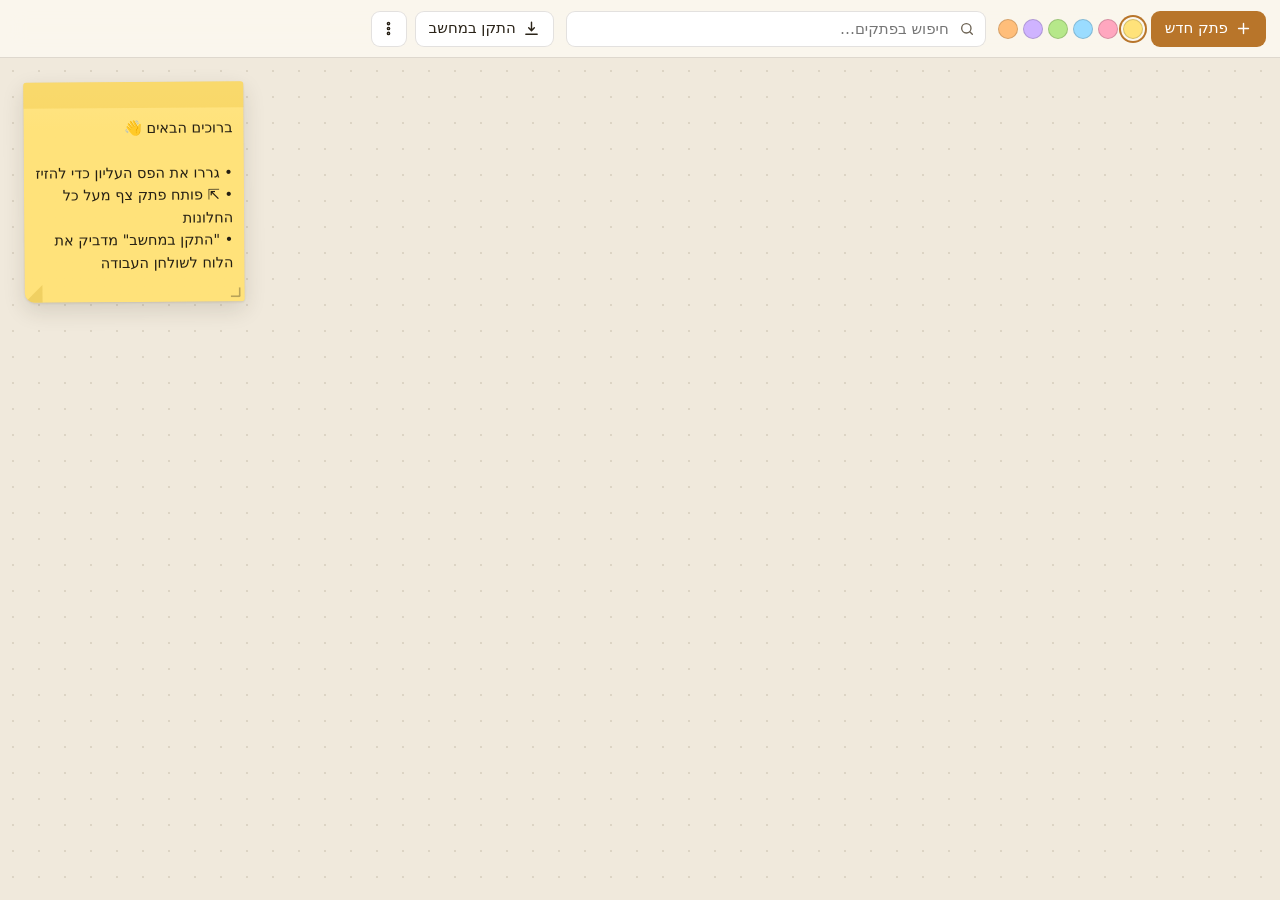
==== notes/index.html @ b716b867 "Add sticky notes app at /notes/ A dependency-free sticky-notes board served from GitHub Pages:  - Dr" ====
<!DOCTYPE html>
<html lang="he" dir="rtl">
<head>
<meta charset="utf-8">
<meta name="viewport" content="width=device-width, initial-scale=1, viewport-fit=cover">
<title>פתקים</title>
<meta name="description" content="לוח פתקים דביקים — עובד בדפדפן, מותקן על שולחן העבודה, ופתק צף מעל כל החלונות.">
<meta name="theme-color" content="#f3ede1" media="(prefers-color-scheme: light)">
<meta name="theme-color" content="#1a1713" media="(prefers-color-scheme: dark)">
<link rel="manifest" href="manifest.webmanifest">
<link rel="icon" href="icon.svg" type="image/svg+xml">
<link rel="apple-touch-icon" href="icon-192.png">
<meta name="apple-mobile-web-app-capable" content="yes">
<meta name="apple-mobile-web-app-title" content="פתקים">
<link rel="stylesheet" href="styles.css">
</head>
<body>

<header class="bar">
  <div class="bar-group">
    <button id="add" class="btn btn-primary" title="פתק חדש (N)">
      <svg viewBox="0 0 24 24" aria-hidden="true"><path d="M12 5v14M5 12h14"/></svg>
      <span>פתק חדש</span>
    </button>
    <div class="swatches" id="swatches" role="group" aria-label="צבע ברירת מחדל"></div>
  </div>

  <div class="bar-group bar-search">
    <svg class="search-icon" viewBox="0 0 24 24" aria-hidden="true"><circle cx="11" cy="11" r="7"/><path d="M20 20l-3.5-3.5"/></svg>
    <input id="search" type="search" placeholder="חיפוש בפתקים…" aria-label="חיפוש בפתקים">
  </div>

  <div class="bar-group">
    <button id="install" class="btn" title="התקנה כאפליקציה על שולחן העבודה">
      <svg viewBox="0 0 24 24" aria-hidden="true"><path d="M12 3v12M8 11l4 4 4-4M4 20h16"/></svg>
      <span>התקן במחשב</span>
    </button>
    <button id="menu-btn" class="btn btn-icon" title="עוד" aria-haspopup="true" aria-expanded="false">
      <svg viewBox="0 0 24 24" aria-hidden="true"><circle cx="12" cy="5" r="1.6"/><circle cx="12" cy="12" r="1.6"/><circle cx="12" cy="19" r="1.6"/></svg>
    </button>
    <div id="menu" class="menu" hidden>
      <button data-act="export">גיבוי לקובץ</button>
      <button data-act="import">שחזור מקובץ</button>
      <button data-act="tidy">סדר את הלוח</button>
      <button data-act="help">איך מדביקים לשולחן העבודה?</button>
      <hr>
      <button data-act="clear" class="danger">מחק הכול</button>
    </div>
  </div>
</header>

<main id="board" class="board" tabindex="-1">
  <p id="empty" class="empty">
    אין פתקים עדיין.<br>
    <button class="linklike" id="empty-add">צור את הפתק הראשון</button>
  </p>
</main>

<div id="toast" class="toast" role="status" aria-live="polite"></div>

<dialog id="help">
  <h2>איך מדביקים את הפתקים?</h2>
  <ol>
    <li><b>על שולחן העבודה</b> — לחצו על <b>התקן במחשב</b> בסרגל למעלה (או בכרום: ⋮ ← Cast, save and share ← Install page as app). נוצר קיצור דרך רגיל בשולחן העבודה ובשורת המשימות, והפתקים נפתחים בחלון משלהם בלי סרגלי דפדפן.</li>
    <li><b>פתק צף מעל הכול</b> — לחצו על <span class="ico">⇱</span> בפתק. הוא נפתח בחלון קטן שנשאר <b>מעל</b> שאר החלונות, גם כשעובדים בתוכנה אחרת. (בכרום/אדג' 116+; בשאר הדפדפנים נפתח חלון קטן רגיל.)</li>
    <li><b>בדפדפן</b> — פשוט שמרו את הכתובת במועדפים או קבעו אותה כדף הבית.</li>
  </ol>
  <p class="fine">הפתקים נשמרים מקומית במכשיר הזה בלבד ועובדים גם בלי אינטרנט. לגיבוי או להעברה למחשב אחר — תפריט ⋮ ← גיבוי לקובץ.</p>
  <form method="dialog"><button class="btn btn-primary">הבנתי</button></form>
</dialog>

<input type="file" id="file" accept="application/json,.json" hidden>

<template id="note-tpl">
  <article class="note" tabindex="0">
    <div class="note-head">
      <div class="note-tools">
        <button class="tool tool-color" title="צבע">
          <svg viewBox="0 0 24 24" aria-hidden="true"><circle cx="12" cy="12" r="7"/></svg>
        </button>
        <button class="tool tool-float" title="פתק צף מעל כל החלונות">⇱</button>
        <button class="tool tool-del" title="מחיקה">
          <svg viewBox="0 0 24 24" aria-hidden="true"><path d="M5 7h14M10 7V5h4v2M7 7l1 12h8l1-12"/></svg>
        </button>
      </div>
    </div>
    <textarea class="note-text" dir="auto" spellcheck="false" placeholder="כתבו כאן…"></textarea>
    <div class="note-palette" hidden></div>
    <div class="note-resize" title="שינוי גודל"></div>
  </article>
</template>

<script src="store.js"></script>
<script src="app.js"></script>
</body>
</html>
---- notes/styles.css ----
/* פתקים — עיצוב */

:root {
  --ink:        #2b2419;
  --ink-soft:   #6b6152;
  --surface:    #fbf7ef;
  --surface-2:  #ffffff;
  --board:      #f0e9dc;
  --board-dot:  rgba(120, 100, 70, .16);
  --line:       rgba(60, 48, 28, .14);
  --shadow:     0 1px 2px rgba(50,40,20,.10), 0 8px 22px rgba(50,40,20,.14);
  --shadow-lift:0 4px 10px rgba(50,40,20,.14), 0 22px 44px rgba(50,40,20,.22);
  --accent:     #b8752a;
  --radius:     12px;
  --bar-h:      58px;
}

@media (prefers-color-scheme: dark) {
  :root {
    --ink:       #ece4d6;
    --ink-soft:  #a2988a;
    --surface:   #221e19;
    --surface-2: #2b2620;
    --board:     #191612;
    --board-dot: rgba(255, 240, 200, .07);
    --line:      rgba(255, 240, 210, .12);
    --shadow:     0 1px 2px rgba(0,0,0,.4), 0 8px 22px rgba(0,0,0,.45);
    --shadow-lift:0 4px 10px rgba(0,0,0,.45), 0 22px 44px rgba(0,0,0,.6);
    --accent:    #e0a760;
  }
}

* { box-sizing: border-box; }

/* גובר על display:flex/inline-flex של רכיבים שמוסתרים דרך התכונה hidden */
[hidden] { display: none !important; }

html, body {
  height: 100%;
  margin: 0;
}

body {
  font: 15px/1.5 "Segoe UI", "Noto Sans Hebrew", "Rubik", system-ui, -apple-system, "Helvetica Neue", sans-serif;
  color: var(--ink);
  background: var(--board);
  overflow: hidden;
  -webkit-tap-highlight-color: transparent;
}

/* ---------- סרגל עליון ---------- */

.bar {
  position: fixed;
  inset: 0 0 auto 0;
  height: var(--bar-h);
  display: flex;
  align-items: center;
  gap: 12px;
  padding: 0 14px;
  background: color-mix(in srgb, var(--surface) 88%, transparent);
  backdrop-filter: saturate(1.4) blur(12px);
  border-bottom: 1px solid var(--line);
  z-index: 10000;
}

.bar-group { display: flex; align-items: center; gap: 8px; }
.bar-search { flex: 1; position: relative; max-width: 420px; }

.btn {
  display: inline-flex;
  align-items: center;
  gap: 7px;
  height: 36px;
  padding: 0 13px;
  border: 1px solid var(--line);
  border-radius: 9px;
  background: var(--surface-2);
  color: var(--ink);
  font: inherit;
  font-weight: 500;
  cursor: pointer;
  white-space: nowrap;
  transition: background .12s, border-color .12s, transform .06s;
}
.btn:hover  { border-color: color-mix(in srgb, var(--accent) 55%, var(--line)); }
.btn:active { transform: translateY(1px); }
.btn-primary { background: var(--accent); border-color: transparent; color: #fff; }
.btn-primary:hover { filter: brightness(1.06); }
.btn-icon { padding: 0; width: 36px; justify-content: center; }
.btn svg { width: 17px; height: 17px; fill: none; stroke: currentColor; stroke-width: 2; stroke-linecap: round; stroke-linejoin: round; }

#search {
  width: 100%;
  height: 36px;
  padding: 0 36px 0 12px;
  border: 1px solid var(--line);
  border-radius: 9px;
  background: var(--surface-2);
  color: var(--ink);
  font: inherit;
}
#search:focus { outline: 2px solid color-mix(in srgb, var(--accent) 60%, transparent); outline-offset: -1px; }
.search-icon {
  position: absolute;
  inset-inline-start: 11px;
  top: 50%;
  translate: 0 -50%;
  width: 16px; height: 16px;
  fill: none; stroke: var(--ink-soft); stroke-width: 2; stroke-linecap: round;
  pointer-events: none;
}

.swatches { display: flex; gap: 5px; }
.chip {
  width: 20px; height: 20px;
  border: 1px solid rgba(0,0,0,.16);
  border-radius: 50%;
  padding: 0;
  cursor: pointer;
  transition: transform .1s, box-shadow .1s;
}
.chip:hover { transform: scale(1.15); }
.chip.on { box-shadow: 0 0 0 2px var(--surface), 0 0 0 4px var(--accent); }

.menu {
  position: absolute;
  top: calc(var(--bar-h) - 8px);
  inset-inline-end: 12px;
  min-width: 210px;
  padding: 6px;
  background: var(--surface-2);
  border: 1px solid var(--line);
  border-radius: 11px;
  box-shadow: var(--shadow-lift);
  z-index: 10001;
}
.menu button {
  display: block;
  width: 100%;
  padding: 9px 11px;
  border: 0;
  border-radius: 7px;
  background: none;
  color: var(--ink);
  font: inherit;
  text-align: start;
  cursor: pointer;
}
.menu button:hover { background: color-mix(in srgb, var(--accent) 14%, transparent); }
.menu .danger { color: #c0392b; }
@media (prefers-color-scheme: dark) { .menu .danger { color: #ff8a75; } }
.menu hr { border: 0; border-top: 1px solid var(--line); margin: 5px 4px; }

/* ---------- הלוח ---------- */

.board {
  position: absolute;
  inset: var(--bar-h) 0 0 0;
  overflow: auto;
  direction: ltr;                 /* מיקום פיזי לפתקים, ללא תלות בכיוון הכתיבה */
  background-image: radial-gradient(var(--board-dot) 1.2px, transparent 1.2px);
  background-size: 26px 26px;
}

.empty {
  position: absolute;
  inset-inline-start: 0;
  inset-inline-end: 0;
  top: 34%;
  text-align: center;
  color: var(--ink-soft);
  direction: rtl;
}
.linklike {
  border: 0; background: none; padding: 4px;
  color: var(--accent); font: inherit; font-weight: 600;
  cursor: pointer; text-decoration: underline;
}

/* ---------- פתק ---------- */

.note {
  --bg: #ffe27a;
  --edge: #f0c94a;
  --rot: 0deg;
  position: absolute;
  direction: rtl;
  display: flex;
  flex-direction: column;
  background:
    linear-gradient(180deg, color-mix(in srgb, var(--bg) 92%, #fff) 0%, var(--bg) 22%),
    var(--bg);
  color: #241f13;
  border-radius: 3px 3px 3px 10px;   /* פיזי: הפינה המעוגלת בצד הקיפול */
  box-shadow: var(--shadow);
  rotate: var(--rot);
  transition: box-shadow .15s, opacity .15s, filter .15s;
}
.note::after {                     /* פינה מקופלת */
  content: "";
  position: absolute;
  left: 0;
  bottom: 0;
  border-width: 0 0 18px 18px;
  border-style: solid;
  border-color: transparent transparent color-mix(in srgb, var(--edge) 75%, #000 6%) transparent;
  border-bottom-left-radius: 10px;
  opacity: .55;
  pointer-events: none;
}
.note:focus-within { box-shadow: var(--shadow-lift); }
.note.dragging { box-shadow: var(--shadow-lift); rotate: 0deg; cursor: grabbing; }
.note.dim { opacity: .28; filter: saturate(.4); }
.note.hit { box-shadow: var(--shadow-lift), 0 0 0 2px var(--accent); }

.note-head {
  height: 26px;
  flex: none;
  display: flex;
  align-items: center;
  justify-content: flex-end;
  padding: 0 4px;
  cursor: grab;
  touch-action: none;
  background: color-mix(in srgb, var(--edge) 42%, transparent);
  border-radius: 3px 3px 0 0;
}
.note-head:active { cursor: grabbing; }

.note-tools { display: flex; gap: 1px; opacity: 0; transition: opacity .12s; }
.note:hover .note-tools,
.note:focus-within .note-tools { opacity: 1; }

.tool {
  width: 22px; height: 20px;
  display: inline-flex; align-items: center; justify-content: center;
  border: 0; border-radius: 5px;
  background: none; color: #3a3122;
  font-size: 13px; line-height: 1;
  cursor: pointer;
}
.tool:hover { background: rgba(0,0,0,.14); }
.tool svg { width: 14px; height: 14px; fill: none; stroke: currentColor; stroke-width: 1.9; stroke-linecap: round; stroke-linejoin: round; }

.note-text {
  flex: 1;
  width: 100%;
  min-height: 0;
  padding: 9px 11px 16px;
  border: 0;
  background: none;
  color: inherit;
  font: inherit;
  font-size: 14.5px;
  line-height: 1.55;
  resize: none;
  outline: none;
  overflow: auto;
}
.note-text::placeholder { color: rgba(40,32,18,.38); }

.note-palette {
  position: absolute;
  top: 26px;
  inset-inline-end: 4px;
  display: flex;
  gap: 5px;
  padding: 6px;
  background: var(--surface-2);
  border: 1px solid var(--line);
  border-radius: 9px;
  box-shadow: var(--shadow-lift);
  z-index: 5;
}

.note-resize {
  position: absolute;
  right: 0; bottom: 0;          /* פיזי, כדי שהגרירה תואמת לכיוון העכבר */
  width: 18px; height: 18px;
  cursor: nwse-resize;
  touch-action: none;
}
.note-resize::before {
  content: "";
  position: absolute;
  right: 4px; bottom: 4px;
  width: 8px; height: 8px;
  border-right: 2px solid rgba(0,0,0,.28);
  border-bottom: 2px solid rgba(0,0,0,.28);
  border-radius: 0 0 2px 0;
}

/* ---------- הודעה קופצת ---------- */

.toast {
  position: fixed;
  bottom: 20px;
  inset-inline-start: 50%;
  translate: 50% 0;
  max-width: min(90vw, 420px);
  padding: 10px 16px;
  background: #2b2419;
  color: #fdf9f1;
  border-radius: 10px;
  box-shadow: var(--shadow-lift);
  opacity: 0;
  pointer-events: none;
  transition: opacity .18s, translate .18s;
  z-index: 10002;
}
.toast.show { opacity: 1; translate: 50% -6px; }

/* ---------- דיאלוג עזרה ---------- */

dialog {
  max-width: 520px;
  padding: 22px 24px;
  border: 1px solid var(--line);
  border-radius: 14px;
  background: var(--surface-2);
  color: var(--ink);
  box-shadow: var(--shadow-lift);
}
dialog::backdrop { background: rgba(20,16,10,.45); }
dialog h2 { margin: 0 0 12px; font-size: 19px; }
dialog ol { margin: 0 0 12px; padding-inline-start: 20px; }
dialog li { margin-bottom: 10px; }
dialog .ico { display: inline-block; padding: 0 5px; background: var(--board); border-radius: 4px; }
dialog .fine { color: var(--ink-soft); font-size: 13px; margin: 0 0 16px; }
dialog form { text-align: end; }

/* ---------- חלון פתק בודד / צף ---------- */

body.solo { overflow: hidden; background: #ffe27a; }

.solo-note {
  --bg: #ffe27a;
  --edge: #f0c94a;
  position: absolute;
  inset: 0;
  display: flex;
  flex-direction: column;
  background: var(--bg);
  color: #241f13;
}
.solo-head {
  flex: none;
  display: flex;
  align-items: center;
  justify-content: space-between;
  gap: 8px;
  padding: 5px 8px;
  background: color-mix(in srgb, var(--edge) 42%, transparent);
  -webkit-app-region: drag;
}
.solo-palette { display: flex; gap: 5px; -webkit-app-region: no-drag; }
.solo-palette .chip { width: 16px; height: 16px; }
.solo-palette .chip.on { box-shadow: 0 0 0 2px var(--bg), 0 0 0 3.5px rgba(0,0,0,.45); }
.solo-head .tool { -webkit-app-region: no-drag; font-size: 15px; }
.solo-note .note-text { padding: 10px 12px; font-size: 15px; }
.solo-status {
  flex: none;
  height: 18px;
  padding-inline-end: 10px;
  font-size: 11px;
  color: rgba(40,32,18,.5);
  text-align: end;
}

/* ---------- מסכים קטנים ---------- */

@media (max-width: 640px) {
  :root { --bar-h: 52px; }
  .bar { gap: 8px; padding: 0 8px; }
  .btn span { display: none; }
  .btn { padding: 0 10px; }
  .swatches { display: none; }
  .note-tools { opacity: 1; }
}

@media (prefers-reduced-motion: reduce) {
  * { animation-duration: .01ms !important; transition-duration: .01ms !important; }
}
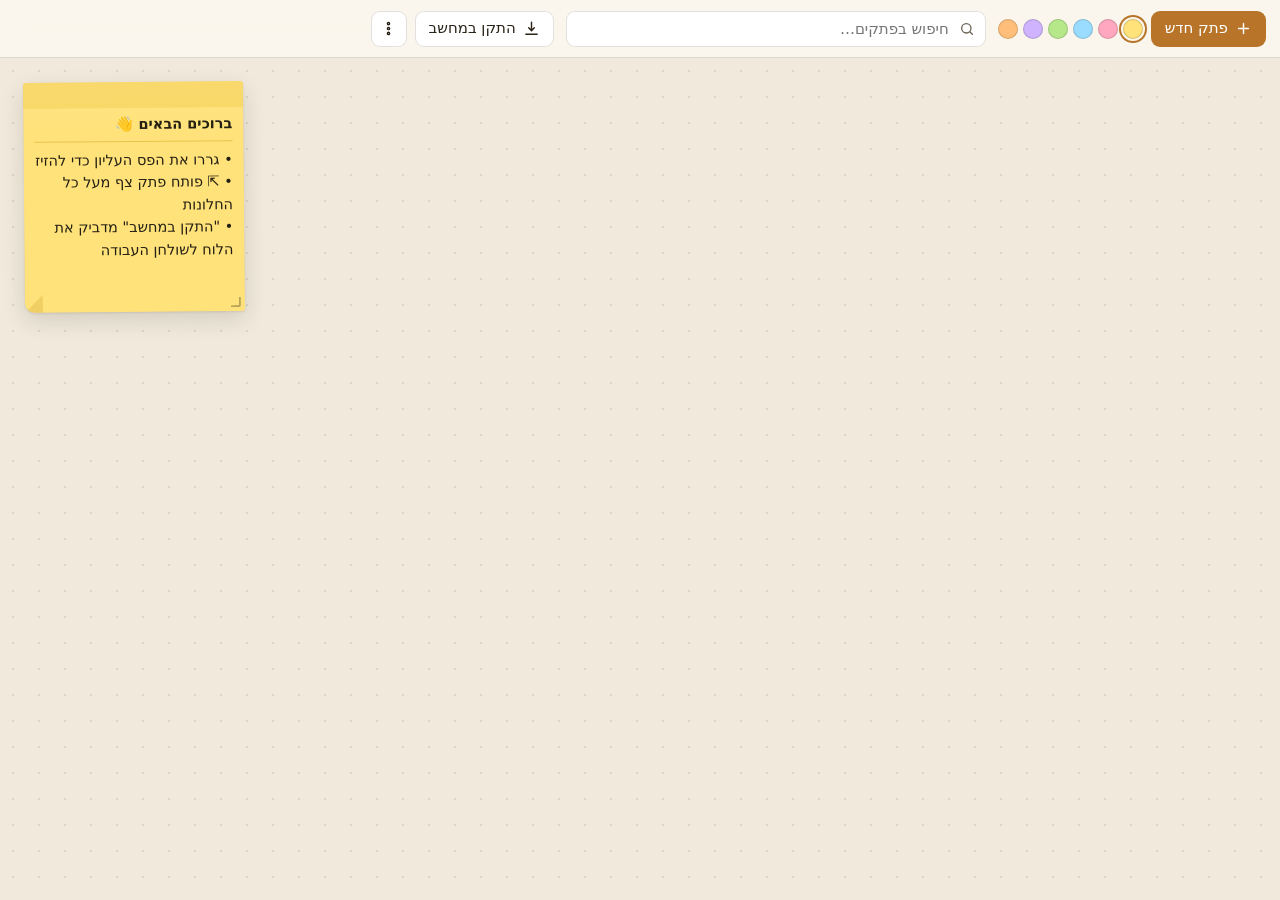
==== commit d8cb177e: "Add a title field to notes and pin text to the right - Every note now carries a title above its body" ====
--- a/notes/index.html
+++ b/notes/index.html
@@ -84,7 +84,8 @@
         </button>
       </div>
     </div>
-    <textarea class="note-text" dir="auto" spellcheck="false" placeholder="כתבו כאן…"></textarea>
+    <input class="note-title" type="text" dir="rtl" maxlength="80" placeholder="כותרת" aria-label="כותרת הפתק">
+    <textarea class="note-text" dir="rtl" spellcheck="false" placeholder="כתבו כאן…"></textarea>
     <div class="note-palette" hidden></div>
     <div class="note-resize" title="שינוי גודל"></div>
   </article>
--- a/notes/styles.css
+++ b/notes/styles.css
@@ -243,17 +243,37 @@
 .tool:hover { background: rgba(0,0,0,.14); }
 .tool svg { width: 14px; height: 14px; fill: none; stroke: currentColor; stroke-width: 1.9; stroke-linecap: round; stroke-linejoin: round; }
 
+.note-title {
+  flex: none;
+  margin: 6px 11px 0;
+  padding: 0 0 5px;
+  border: 0;
+  border-bottom: 1px solid color-mix(in srgb, var(--edge) 85%, #000 4%);
+  background: none;
+  color: inherit;
+  font: inherit;
+  font-weight: 600;
+  font-size: 14.5px;
+  direction: rtl;
+  text-align: right;
+  outline: none;
+}
+.note-title::placeholder { color: rgba(40,32,18,.34); font-weight: 500; }
+.note-title:focus { border-bottom-color: color-mix(in srgb, var(--edge) 60%, #000 35%); }
+
 .note-text {
   flex: 1;
   width: 100%;
   min-height: 0;
-  padding: 9px 11px 16px;
+  padding: 7px 11px 16px;
   border: 0;
   background: none;
   color: inherit;
   font: inherit;
   font-size: 14.5px;
   line-height: 1.55;
+  direction: rtl;
+  text-align: right;
   resize: none;
   outline: none;
   overflow: auto;
@@ -358,7 +378,8 @@
 .solo-palette .chip { width: 16px; height: 16px; }
 .solo-palette .chip.on { box-shadow: 0 0 0 2px var(--bg), 0 0 0 3.5px rgba(0,0,0,.45); }
 .solo-head .tool { -webkit-app-region: no-drag; font-size: 15px; }
-.solo-note .note-text { padding: 10px 12px; font-size: 15px; }
+.solo-note .note-title { margin: 8px 12px 0; font-size: 15px; }
+.solo-note .note-text { padding: 8px 12px; font-size: 15px; }
 .solo-status {
   flex: none;
   height: 18px;
